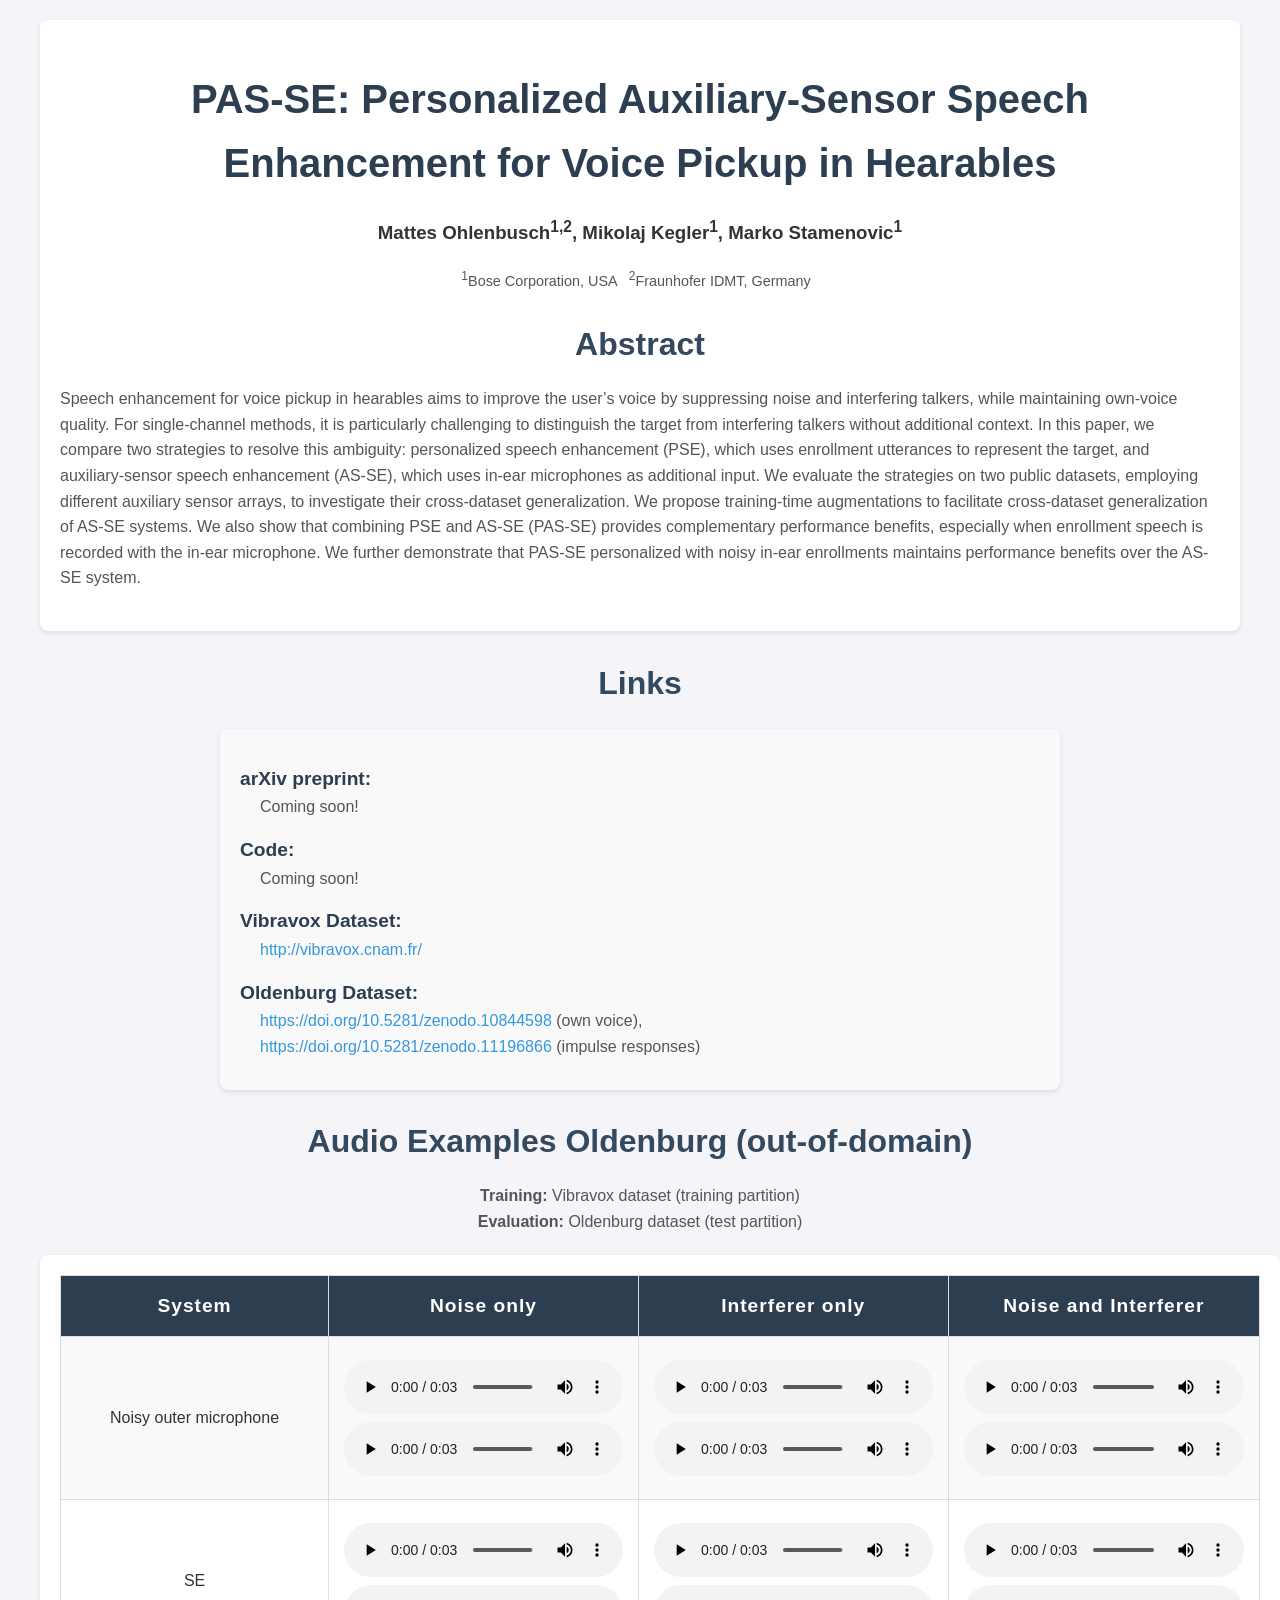
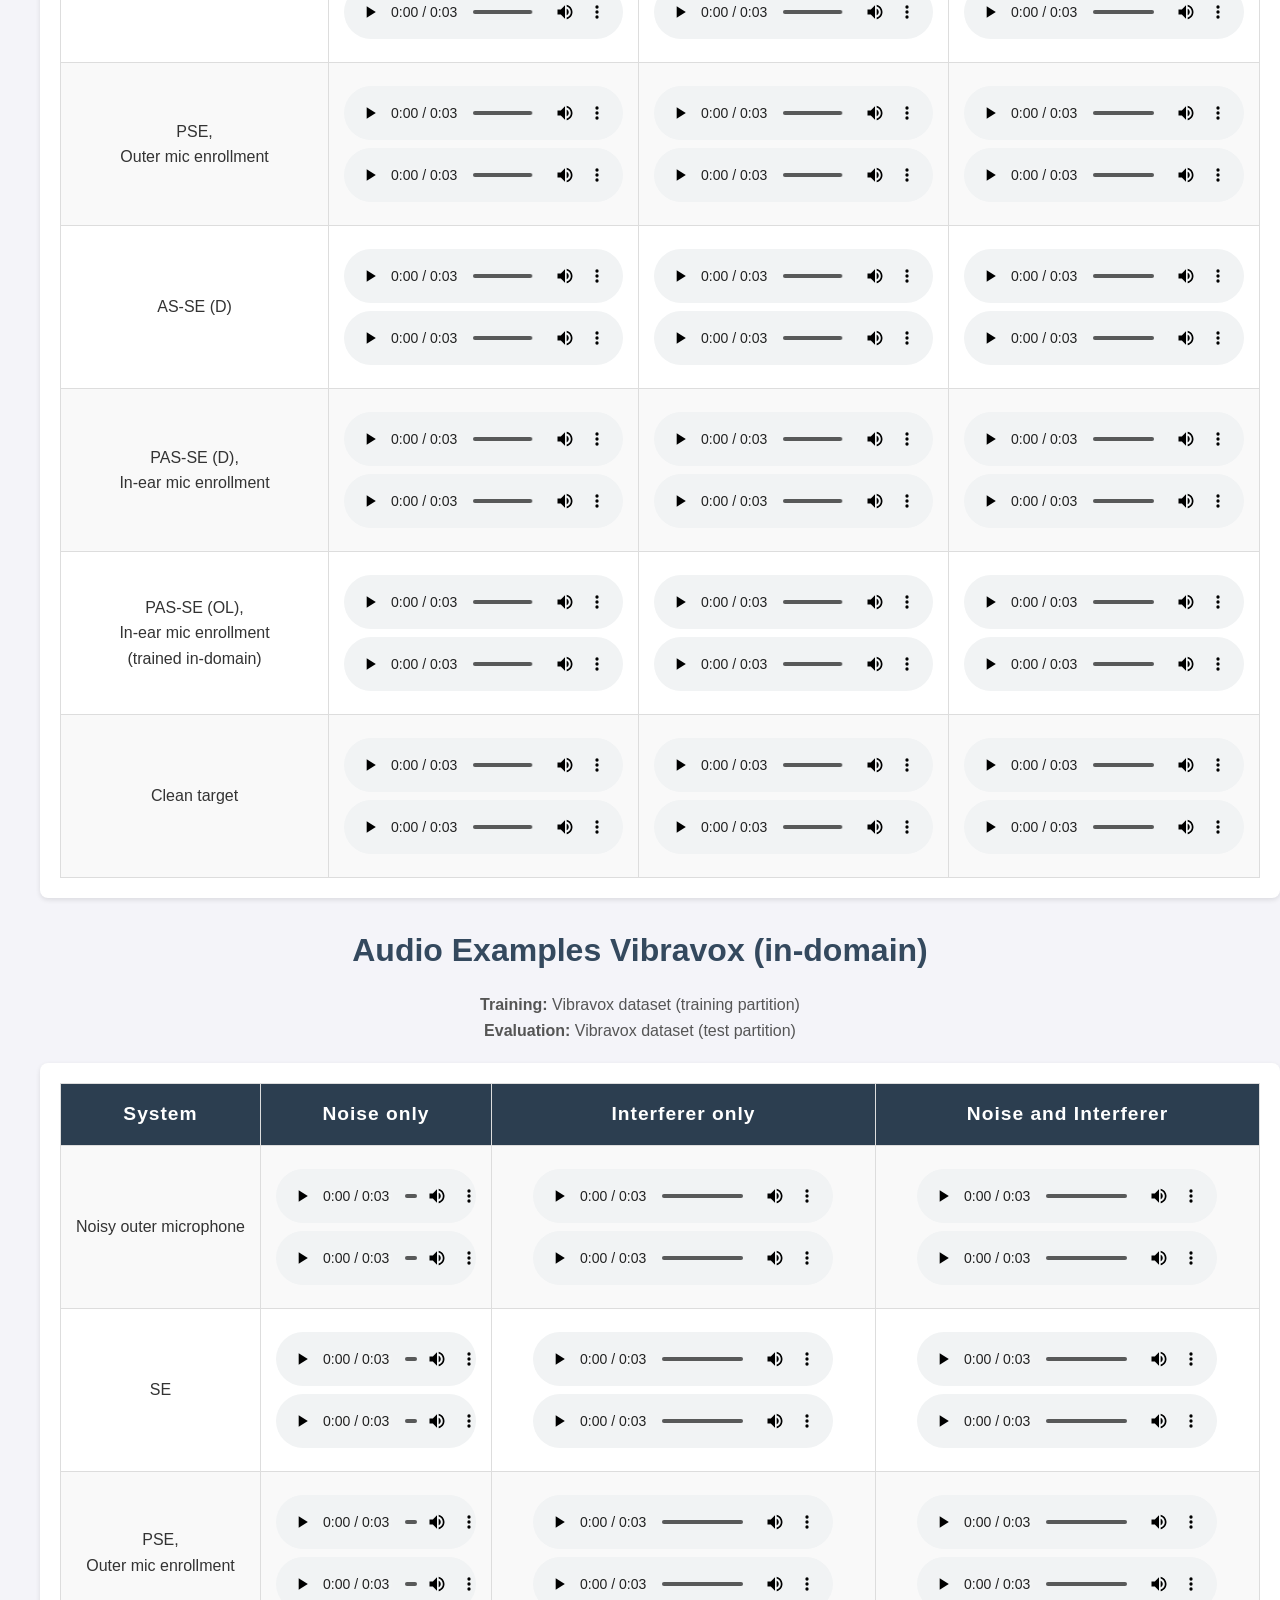
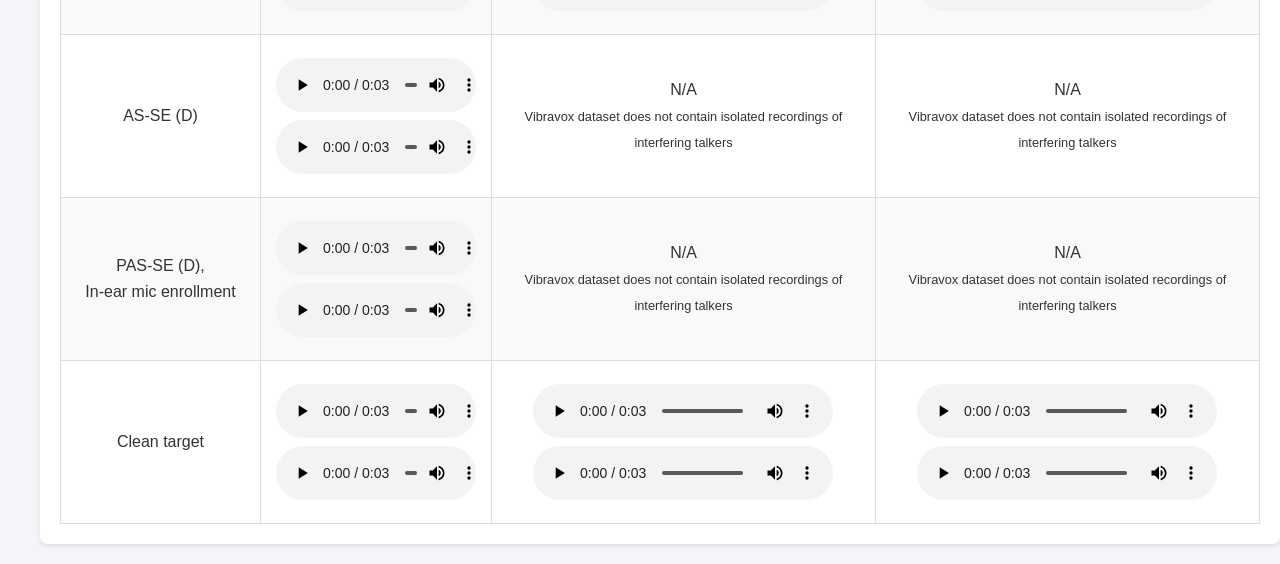
==== docs/index.html @ e6929ce8 "Adds docs" ====
<!DOCTYPE html>

<html lang="en-US">
<head>
<meta charset="UTF-8">
<title>PASSE: Personalized Auxiliary-Sensor Speech Enhancement for Voice Pickup in Hearables</title>
<link rel="stylesheet" href="styles.css" />
</head>

<body>

<div>
<h1>
PAS-SE: Personalized Auxiliary-Sensor Speech Enhancement for Voice Pickup in Hearables</h1>
<h3>
Mattes Ohlenbusch<sup>1,2</sup>, Mikolaj Kegler<sup>1</sup>, Marko Stamenovic<sup>1</sup>
</h3>

<p style="font-size: 0.9em; text-align: center; margin-top: 5px; margin-bottom: 20px;">
<sup>1</sup>Bose Corporation, USA &nbsp; <sup>2</sup>Fraunhofer IDMT, Germany &nbsp;
</p>

<h2>Abstract</h2>
<p>
Speech enhancement for voice pickup in hearables aims to improve the user’s voice by suppressing noise and interfering talkers, while maintaining own-voice quality. 
For single-channel methods, it is particularly challenging to distinguish the target from interfering talkers without additional context. 
In this paper, we compare two strategies to resolve this ambiguity:
personalized speech enhancement (PSE), which uses enrollment utterances to represent the target, and auxiliary‑sensor speech enhancement (AS-SE), which uses in‑ear microphones as additional input.
We evaluate the strategies on two public datasets, employing different auxiliary sensor arrays, to investigate their cross-dataset generalization.
We propose training‑time augmentations to facilitate cross-dataset generalization of AS-SE systems. We also show that combining PSE and AS-SE (PAS-SE) provides complementary performance benefits, especially when enrollment speech is recorded with the in‑ear microphone.
We further demonstrate that PAS-SE personalized with noisy in-ear enrollments maintains performance benefits over the AS-SE system.
</p>
</div>

<h2>Links</h2>

<dl>
	<dt>arXiv preprint:</dt> 
	<dd>Coming soon!<!-- This is a comment <a href="https://arxiv.org/abs/2310.06554">https://arxiv.org/abs/2310.06554</a> --></dd>
	<dt>Code:</dt>
	<dd>Coming soon!</dd>
	<dt>Vibravox Dataset:</dt> 
	<dd><a href="http://vibravox.cnam.fr/">http://vibravox.cnam.fr/</a></dd>
	<dt>Oldenburg Dataset:</dt> 
	<dd><a href="https://doi.org/10.5281/zenodo.10844598">https://doi.org/10.5281/zenodo.10844598</a> (own voice),<br>
		<a href="https://doi.org/10.5281/zenodo.11196866">https://doi.org/10.5281/zenodo.11196866</a> (impulse responses)</dd>

</dl>

<h2>Audio Examples Oldenburg (out-of-domain)</h2>

<p style="text-align: center;">
<strong>Training:</strong> Vibravox dataset (training partition)<br>
<strong>Evaluation:</strong> Oldenburg dataset (test partition)
</p>

<div class="table-container">
<table>
<tr> 
<th>System</th><th>Noise only</th><th>Interferer only</th><th>Noise and Interferer</th>
</tr>

<tr> 
<td>
Noisy outer microphone 
</td>
<td>
	<audio controls="controls"><source src="audio/OL_N/Noisy_Ref/output_0.wav" type="audio/x-wav" /></audio>
	<audio controls="controls"><source src="audio/OL_N/Noisy_Ref/output_1.wav" type="audio/x-wav" /></audio>
</td>
<td>
	<audio controls="controls"><source src="audio/OL_I/Noisy_Ref/output_0.wav" type="audio/x-wav" /></audio>
	<audio controls="controls"><source src="audio/OL_I/Noisy_Ref/output_1.wav" type="audio/x-wav" /></audio>
</td>
<td>
	<audio controls="controls"><source src="audio/OL_NI/Noisy_Ref/output_0.wav" type="audio/x-wav" /></audio>
	<audio controls="controls"><source src="audio/OL_NI/Noisy_Ref/output_1.wav" type="audio/x-wav" /></audio>
</td>
</tr>

<tr> 
<td>
SE 
</td>
<td>
	<audio controls="controls"><source src="audio/OL_N/FTJNF_SC/output_0.wav" type="audio/x-wav" /></audio>
	<audio controls="controls"><source src="audio/OL_N/FTJNF_SC/output_1.wav" type="audio/x-wav" /></audio>
</td>
<td>
	<audio controls="controls"><source src="audio/OL_I/FTJNF_SC/output_0.wav" type="audio/x-wav" /></audio>
	<audio controls="controls"><source src="audio/OL_I/FTJNF_SC/output_1.wav" type="audio/x-wav" /></audio>
</td>
<td>
	<audio controls="controls"><source src="audio/OL_NI/FTJNF_SC/output_0.wav" type="audio/x-wav" /></audio>
	<audio controls="controls"><source src="audio/OL_NI/FTJNF_SC/output_1.wav" type="audio/x-wav" /></audio>
</td>
</tr>


<tr> 
	<td>
	PSE,<br>Outer mic enrollment
	</td>
	<td>
		<audio controls="controls"><source src="audio/OL_N/FTJNF_SC_OM/output_0.wav" type="audio/x-wav" /></audio>
		<audio controls="controls"><source src="audio/OL_N/FTJNF_SC_OM/output_1.wav" type="audio/x-wav" /></audio>
	</td>
	<td>
		<audio controls="controls"><source src="audio/OL_I/FTJNF_SC_OM/output_0.wav" type="audio/x-wav" /></audio>
		<audio controls="controls"><source src="audio/OL_I/FTJNF_SC_OM/output_1.wav" type="audio/x-wav" /></audio>
	</td>
	<td>
		<audio controls="controls"><source src="audio/OL_NI/FTJNF_SC_OM/output_0.wav" type="audio/x-wav" /></audio>
		<audio controls="controls"><source src="audio/OL_NI/FTJNF_SC_OM/output_1.wav" type="audio/x-wav" /></audio>
	</td>
	</tr>


<tr> 
<td>
AS-SE (D) 
</td>
<td>
	<audio controls="controls"><source src="audio/OL_N/FTJNF_MC_D/output_0.wav" type="audio/x-wav" /></audio>
	<audio controls="controls"><source src="audio/OL_N/FTJNF_MC_D/output_1.wav" type="audio/x-wav" /></audio>
</td>
<td>
	<audio controls="controls"><source src="audio/OL_I/FTJNF_MC_D/output_0.wav" type="audio/x-wav" /></audio>
	<audio controls="controls"><source src="audio/OL_I/FTJNF_MC_D/output_1.wav" type="audio/x-wav" /></audio>
</td>
<td>
	<audio controls="controls"><source src="audio/OL_NI/FTJNF_MC_D/output_0.wav" type="audio/x-wav" /></audio>
	<audio controls="controls"><source src="audio/OL_NI/FTJNF_MC_D/output_1.wav" type="audio/x-wav" /></audio>
</td>
</tr>


<tr> 
	<td>
	PAS-SE (D),<br>In-ear mic enrollment
	</td>
	<td>
		<audio controls="controls"><source src="audio/OL_N/FTJNF_MC_D_IM/output_0.wav" type="audio/x-wav" /></audio>
		<audio controls="controls"><source src="audio/OL_N/FTJNF_MC_D_IM/output_1.wav" type="audio/x-wav" /></audio>
	</td>
	<td>
		<audio controls="controls"><source src="audio/OL_I/FTJNF_MC_D_IM/output_0.wav" type="audio/x-wav" /></audio>
		<audio controls="controls"><source src="audio/OL_I/FTJNF_MC_D_IM/output_1.wav" type="audio/x-wav" /></audio>
	</td>
	<td>
		<audio controls="controls"><source src="audio/OL_NI/FTJNF_MC_D_IM/output_0.wav" type="audio/x-wav" /></audio>
		<audio controls="controls"><source src="audio/OL_NI/FTJNF_MC_D_IM/output_1.wav" type="audio/x-wav" /></audio>
	</td>
	</tr>

<tr> 
	<td>
	PAS-SE (OL),<br>In-ear mic enrollment<br>(trained in-domain)
	</td>
	<td>
		<audio controls="controls"><source src="audio/OL_N/FTJNF_MC_OL_IM/output_0.wav" type="audio/x-wav" /></audio>
		<audio controls="controls"><source src="audio/OL_N/FTJNF_MC_OL_IM/output_1.wav" type="audio/x-wav" /></audio>
	</td>
	<td>
		<audio controls="controls"><source src="audio/OL_I/FTJNF_MC_OL_IM/output_0.wav" type="audio/x-wav" /></audio>
		<audio controls="controls"><source src="audio/OL_I/FTJNF_MC_OL_IM/output_1.wav" type="audio/x-wav" /></audio>
	</td>
	<td>
		<audio controls="controls"><source src="audio/OL_NI/FTJNF_MC_OL_IM/output_0.wav" type="audio/x-wav" /></audio>
		<audio controls="controls"><source src="audio/OL_NI/FTJNF_MC_OL_IM/output_1.wav" type="audio/x-wav" /></audio>
	</td>
	</tr>

<tr> 
	<td>
	Clean target 
	</td>
	<td>
		<audio controls="controls"><source src="audio/OL_N/Clean_Target/output_0.wav" type="audio/x-wav" /></audio>
		<audio controls="controls"><source src="audio/OL_N/Clean_Target/output_1.wav" type="audio/x-wav" /></audio>
	</td>
	<td>
		<audio controls="controls"><source src="audio/OL_I/Clean_Target/output_0.wav" type="audio/x-wav" /></audio>
		<audio controls="controls"><source src="audio/OL_I/Clean_Target/output_1.wav" type="audio/x-wav" /></audio>
	</td>
	<td>
		<audio controls="controls"><source src="audio/OL_NI/Clean_Target/output_0.wav" type="audio/x-wav" /></audio>
		<audio controls="controls"><source src="audio/OL_NI/Clean_Target/output_1.wav" type="audio/x-wav" /></audio>
	</td>
	</tr>

</table>
</div>

<!-- Alternative card layout for very small screens -->
<div class="cards-container">
    <div class="audio-card">
        <h4>Noisy outer microphone</h4>
        <div class="audio-section">
            <h5>Noise only</h5>
            <audio controls="controls"><source src="audio/OL_N/Noisy_Ref/output_0.wav" type="audio/x-wav" /></audio>
            <audio controls="controls"><source src="audio/OL_N/Noisy_Ref/output_1.wav" type="audio/x-wav" /></audio>
        </div>
        <div class="audio-section">
            <h5>Interferer only</h5>
            <audio controls="controls"><source src="audio/OL_I/Noisy_Ref/output_0.wav" type="audio/x-wav" /></audio>
            <audio controls="controls"><source src="audio/OL_I/Noisy_Ref/output_1.wav" type="audio/x-wav" /></audio>
        </div>
        <div class="audio-section">
            <h5>Noise and Interferer</h5>
            <audio controls="controls"><source src="audio/OL_NI/Noisy_Ref/output_0.wav" type="audio/x-wav" /></audio>
            <audio controls="controls"><source src="audio/OL_NI/Noisy_Ref/output_1.wav" type="audio/x-wav" /></audio>
        </div>
    </div>

    <div class="audio-card">
        <h4>SE</h4>
        <div class="audio-section">
            <h5>Noise only</h5>
            <audio controls="controls"><source src="audio/OL_N/FTJNF_SC/output_0.wav" type="audio/x-wav" /></audio>
            <audio controls="controls"><source src="audio/OL_N/FTJNF_SC/output_1.wav" type="audio/x-wav" /></audio>
        </div>
        <div class="audio-section">
            <h5>Interferer only</h5>
            <audio controls="controls"><source src="audio/OL_I/FTJNF_SC/output_0.wav" type="audio/x-wav" /></audio>
            <audio controls="controls"><source src="audio/OL_I/FTJNF_SC/output_1.wav" type="audio/x-wav" /></audio>
        </div>
        <div class="audio-section">
            <h5>Noise and Interferer</h5>
            <audio controls="controls"><source src="audio/OL_NI/FTJNF_SC/output_0.wav" type="audio/x-wav" /></audio>
            <audio controls="controls"><source src="audio/OL_NI/FTJNF_SC/output_1.wav" type="audio/x-wav" /></audio>
        </div>
    </div>

    <div class="audio-card">
        <h4>PSE, Outer mic enrollment</h4>
        <div class="audio-section">
            <h5>Noise only</h5>
            <audio controls="controls"><source src="audio/OL_N/FTJNF_SC_OM/output_0.wav" type="audio/x-wav" /></audio>
            <audio controls="controls"><source src="audio/OL_N/FTJNF_SC_OM/output_1.wav" type="audio/x-wav" /></audio>
        </div>
        <div class="audio-section">
            <h5>Interferer only</h5>
            <audio controls="controls"><source src="audio/OL_I/FTJNF_SC_OM/output_0.wav" type="audio/x-wav" /></audio>
            <audio controls="controls"><source src="audio/OL_I/FTJNF_SC_OM/output_1.wav" type="audio/x-wav" /></audio>
        </div>
        <div class="audio-section">
            <h5>Noise and Interferer</h5>
            <audio controls="controls"><source src="audio/OL_NI/FTJNF_SC_OM/output_0.wav" type="audio/x-wav" /></audio>
            <audio controls="controls"><source src="audio/OL_NI/FTJNF_SC_OM/output_1.wav" type="audio/x-wav" /></audio>
        </div>
    </div>

    <div class="audio-card">
        <h4>AS-SE (D)</h4>
        <div class="audio-section">
            <h5>Noise only</h5>
            <audio controls="controls"><source src="audio/OL_N/FTJNF_MC_D/output_0.wav" type="audio/x-wav" /></audio>
            <audio controls="controls"><source src="audio/OL_N/FTJNF_MC_D/output_1.wav" type="audio/x-wav" /></audio>
        </div>
        <div class="audio-section">
            <h5>Interferer only</h5>
            <audio controls="controls"><source src="audio/OL_I/FTJNF_MC_D/output_0.wav" type="audio/x-wav" /></audio>
            <audio controls="controls"><source src="audio/OL_I/FTJNF_MC_D/output_1.wav" type="audio/x-wav" /></audio>
        </div>
        <div class="audio-section">
            <h5>Noise and Interferer</h5>
            <audio controls="controls"><source src="audio/OL_NI/FTJNF_MC_D/output_0.wav" type="audio/x-wav" /></audio>
            <audio controls="controls"><source src="audio/OL_NI/FTJNF_MC_D/output_1.wav" type="audio/x-wav" /></audio>
        </div>
    </div>

    <div class="audio-card">
        <h4>PAS-SE (D), In-ear mic enrollment</h4>
        <div class="audio-section">
            <h5>Noise only</h5>
            <audio controls="controls"><source src="audio/OL_N/FTJNF_MC_D_IM/output_0.wav" type="audio/x-wav" /></audio>
            <audio controls="controls"><source src="audio/OL_N/FTJNF_MC_D_IM/output_1.wav" type="audio/x-wav" /></audio>
        </div>
        <div class="audio-section">
            <h5>Interferer only</h5>
            <audio controls="controls"><source src="audio/OL_I/FTJNF_MC_D_IM/output_0.wav" type="audio/x-wav" /></audio>
            <audio controls="controls"><source src="audio/OL_I/FTJNF_MC_D_IM/output_1.wav" type="audio/x-wav" /></audio>
        </div>
        <div class="audio-section">
            <h5>Noise and Interferer</h5>
            <audio controls="controls"><source src="audio/OL_NI/FTJNF_MC_D_IM/output_0.wav" type="audio/x-wav" /></audio>
            <audio controls="controls"><source src="audio/OL_NI/FTJNF_MC_D_IM/output_1.wav" type="audio/x-wav" /></audio>
        </div>
    </div>
	<div class="audio-card">
        <h4>Clean target</h4>
        <div class="audio-section">
            <h5>Noise only</h5>
            <audio controls="controls"><source src="audio/OL_N/Clean_Target/output_0.wav" type="audio/x-wav" /></audio>
            <audio controls="controls"><source src="audio/OL_N/Clean_Target/output_1.wav" type="audio/x-wav" /></audio>
        </div>
        <div class="audio-section">
            <h5>Interferer only</h5>
            <audio controls="controls"><source src="audio/OL_I/Clean_Target/output_0.wav" type="audio/x-wav" /></audio>
            <audio controls="controls"><source src="audio/OL_I/Clean_Target/output_1.wav" type="audio/x-wav" /></audio>
        </div>
        <div class="audio-section">
            <h5>Noise and Interferer</h5>
            <audio controls="controls"><source src="audio/OL_NI/Clean_Target/output_0.wav" type="audio/x-wav" /></audio>
            <audio controls="controls"><source src="audio/OL_NI/Clean_Target/output_1.wav" type="audio/x-wav" /></audio>
        </div>
    </div>

</div>

<h2>Audio Examples Vibravox (in-domain)</h2>

<p style="text-align: center;">
<strong>Training:</strong> Vibravox dataset (training partition)<br>
<strong>Evaluation:</strong> Vibravox dataset (test partition)
</p>

<div class="table-container">
<table>
<tr> 
<th>System</th><th>Noise only</th><th>Interferer only</th><th>Noise and Interferer</th>
</tr>

<tr> 
<td>
Noisy outer microphone 
</td>
<td>
	<audio controls="controls"><source src="audio/VV_N/Noisy_Ref/output_0.wav" type="audio/x-wav" /></audio>
	<audio controls="controls"><source src="audio/VV_N/Noisy_Ref/output_1.wav" type="audio/x-wav" /></audio>
	</td>
<td>
	<audio controls="controls"><source src="audio/VV_I/Noisy_Ref/output_0.wav" type="audio/x-wav" /></audio>
	<audio controls="controls"><source src="audio/VV_I/Noisy_Ref/output_1.wav" type="audio/x-wav" /></audio>
	</td>
<td>
	<audio controls="controls"><source src="audio/VV_NI/Noisy_Ref/output_0.wav" type="audio/x-wav" /></audio>
	<audio controls="controls"><source src="audio/VV_NI/Noisy_Ref/output_1.wav" type="audio/x-wav" /></audio>
	</td>
</tr>

<tr> 
<td>
SE 
</td>
<td>
	<audio controls="controls"><source src="audio/VV_N/FTJNF_SC/output_0.wav" type="audio/x-wav" /></audio>
	<audio controls="controls"><source src="audio/VV_N/FTJNF_SC/output_1.wav" type="audio/x-wav" /></audio>
	</td>
<td>
	<audio controls="controls"><source src="audio/VV_I/FTJNF_SC/output_0.wav" type="audio/x-wav" /></audio>
	<audio controls="controls"><source src="audio/VV_I/FTJNF_SC/output_1.wav" type="audio/x-wav" /></audio>
	</td>
<td>
	<audio controls="controls"><source src="audio/VV_NI/FTJNF_SC/output_0.wav" type="audio/x-wav" /></audio>
	<audio controls="controls"><source src="audio/VV_NI/FTJNF_SC/output_1.wav" type="audio/x-wav" /></audio>
	</td>
</tr>


<tr> 
	<td>
	PSE,<br>Outer mic enrollment
	</td>
	<td>
		<audio controls="controls"><source src="audio/VV_N/FTJNF_SC_OM/output_0.wav" type="audio/x-wav" /></audio>
		<audio controls="controls"><source src="audio/VV_N/FTJNF_SC_OM/output_1.wav" type="audio/x-wav" /></audio>
			</td>
	<td>
		<audio controls="controls"><source src="audio/VV_I/FTJNF_SC_OM/output_0.wav" type="audio/x-wav" /></audio>
		<audio controls="controls"><source src="audio/VV_I/FTJNF_SC_OM/output_1.wav" type="audio/x-wav" /></audio>
		</td>
	<td>
		<audio controls="controls"><source src="audio/VV_NI/FTJNF_SC_OM/output_0.wav" type="audio/x-wav" /></audio>
		<audio controls="controls"><source src="audio/VV_NI/FTJNF_SC_OM/output_1.wav" type="audio/x-wav" /></audio>
	</td>
	</tr>

<tr> 
<td>
AS-SE (D) 
</td>
<td>
	<audio controls="controls"><source src="audio/VV_N/FTJNF_MC_D/output_0.wav" type="audio/x-wav" /></audio>
	<audio controls="controls"><source src="audio/VV_N/FTJNF_MC_D/output_1.wav" type="audio/x-wav" /></audio>
	</td>
<td>
	N/A<br><span style="font-size: 0.8em;">Vibravox dataset does not contain isolated recordings of interfering talkers</span>
</td>
<td>
	N/A<br><span style="font-size: 0.8em;">Vibravox dataset does not contain isolated recordings of interfering talkers</span>
</td>
</tr>



<tr> 
	<td>
	PAS-SE (D),<br>In-ear mic enrollment
	</td>
	<td>
		<audio controls="controls"><source src="audio/VV_N/FTJNF_MC_D_IM/output_0.wav" type="audio/x-wav" /></audio>
		<audio controls="controls"><source src="audio/VV_N/FTJNF_MC_D_IM/output_1.wav" type="audio/x-wav" /></audio>
	</td>
	<td>
		N/A<br><span style="font-size: 0.8em;">Vibravox dataset does not contain isolated recordings of interfering talkers</span>
	</td>
	<td>
		N/A<br><span style="font-size: 0.8em;">Vibravox dataset does not contain isolated recordings of interfering talkers</span>
	</td>
	</tr>

<tr> 
	<td>
	Clean target 
	</td>
	<td>
		<audio controls="controls"><source src="audio/VV_N/Clean_Target/output_0.wav" type="audio/x-wav" /></audio>
		<audio controls="controls"><source src="audio/VV_N/Clean_Target/output_1.wav" type="audio/x-wav" /></audio>
	</td>
	<td>
		<audio controls="controls"><source src="audio/VV_I/Clean_Target/output_0.wav" type="audio/x-wav" /></audio>
		<audio controls="controls"><source src="audio/VV_I/Clean_Target/output_1.wav" type="audio/x-wav" /></audio>
	</td>
	<td>
		<audio controls="controls"><source src="audio/VV_NI/Clean_Target/output_0.wav" type="audio/x-wav" /></audio>
		<audio controls="controls"><source src="audio/VV_NI/Clean_Target/output_1.wav" type="audio/x-wav" /></audio>
	</td>
	</tr>

</table>
</div>

</body>
</html>
---- docs/styles.css ----
/* General Styles */
body {
    font-family: 'Arial', sans-serif;
    line-height: 1.6;
    margin: 0;
    padding: 0;
    background-color: #f4f4f9;
    color: #333;
    text-align: center;
    max-width: 1200px;
    margin: auto;
}

/* Header Styles */
h1 {
    font-size: 2.5rem;
    color: #2c3e50;
    margin-bottom: 20px;
}

h2 {
    font-size: 2rem;
    color: #34495e;
    margin-bottom: 15px;
}

p {
    font-size: 1rem;
    color: #555;
    margin-bottom: 20px;
    text-align: left;
}

/* Links */
a {
    color: #3498db;
    text-decoration: none;
}

a:hover {
    text-decoration: underline;
}

/* Table Styles */
.table-container {
    width: 100%;
    overflow-x: auto;
    margin: 20px 0;
    border-radius: 8px;
    box-shadow: 0 2px 5px rgba(0, 0, 0, 0.1);
}

table {
    width: 100%;
    min-width: 800px; /* Minimum width to prevent cramping */
    margin: 0;
    margin-bottom: 0;
    border-collapse: collapse;
    background-color: #fff;
}

/* Ensure the first column has a minimum width */
table th:first-child,
table td:first-child {
    min-width: 150px; /* Adjust this value as needed */
    white-space: nowrap; /* Prevent text from wrapping */
}

table th,
table td {
    padding: 15px;
    text-align: center;
    border: 1px solid #ddd;
}

table th {
    background-color: #2c3e50;
    color: #fff;
    font-weight: bold;
    font-size: 1.2rem; /* Add this */
    letter-spacing: 1px; /* Add this */
}

table tr:nth-child(even) {
    background-color: #f9f9f9;
}

table tr:hover {
    background-color: #f1f1f1;
}

/* Audio Controls */
audio {
    margin: 5px 2px;
    width: 100%;
    max-width: 300px;
    min-width: 200px;
}

/* Audio controls container for better mobile layout */
td audio {
    display: block;
    margin: 8px auto;
}

/* Div and Figure Styling */
div {
    padding: 20px;
    margin: 20px auto;
    background-color: #fff;
    border-radius: 8px;
    box-shadow: 0 2px 5px rgba(0, 0, 0, 0.1);
}

figure {
    margin: 20px auto;
    text-align: center;
}

/* Responsive Design */
@media (max-width: 768px) {
    body {
        padding: 10px;
    }

    h1 {
        font-size: 2rem;
    }

    h2 {
        font-size: 1.5rem;
    }

    .table-container {
        margin: 10px 0;
    }

    table {
        min-width: 700px; /* Reduced minimum width for tablets */
    }

    table th,
    table td {
        padding: 10px 8px;
        font-size: 0.9rem;
    }

    table th {
        font-size: 1rem;
    }

    /* Ensure first column stays readable */
    table th:first-child,
    table td:first-child {
        min-width: 120px;
        font-size: 0.85rem;
    }

    audio {
        max-width: 250px;
        min-width: 180px;
        margin: 6px auto;
    }
}

/* Extra small screens */
@media (max-width: 480px) {
    h1 {
        font-size: 1.8rem;
        line-height: 1.3;
    }

    h2 {
        font-size: 1.3rem;
    }

    .table-container {
        margin: 10px -10px; /* Full width on small screens */
        border-radius: 0;
    }

    table {
        min-width: 600px; /* Further reduced for phones */
    }

    table th,
    table td {
        padding: 8px 6px;
        font-size: 0.8rem;
    }

    table th {
        font-size: 0.9rem;
        letter-spacing: 0.5px;
    }

    table th:first-child,
    table td:first-child {
        min-width: 100px;
        font-size: 0.75rem;
        padding: 8px 4px;
    }

    audio {
        max-width: 200px;
        min-width: 150px;
        margin: 4px auto;
    }

    /* Add scroll hint */
    .table-container::after {
        content: "← Scroll horizontally to see all columns →";
        display: block;
        text-align: center;
        font-size: 0.7rem;
        color: #666;
        padding: 5px;
        font-style: italic;
    }
}

/* Alternative card layout for very small screens */
@media (max-width: 360px) {
    .table-container {
        display: none; /* Hide table on very small screens */
    }
    
    /* Show card layout instead */
    .cards-container {
        display: block;
    }
}

/* Card layout styles (hidden by default) */
.cards-container {
    display: none;
    margin: 20px 0;
}

.audio-card {
    background: #fff;
    border-radius: 8px;
    margin: 15px 0;
    padding: 15px;
    box-shadow: 0 2px 5px rgba(0, 0, 0, 0.1);
    border-left: 4px solid #2c3e50;
}

.audio-card h4 {
    margin: 0 0 10px 0;
    color: #2c3e50;
    font-size: 1rem;
    text-align: left;
}

.audio-section {
    margin: 10px 0;
    padding: 8px;
    background: #f9f9f9;
    border-radius: 4px;
}

.audio-section h5 {
    margin: 0 0 8px 0;
    font-size: 0.9rem;
    color: #34495e;
    text-align: left;
}

.audio-section audio {
    width: 100%;
    margin: 3px 0;
}

/* Styling for Description List */
dl {
    margin: 20px auto;
    padding: 20px;
    background-color: #f9f9f9; /* Light background for contrast */
    border-radius: 8px; /* Rounded corners */
    box-shadow: 0 2px 5px rgba(0, 0, 0, 0.1); /* Subtle shadow for depth */
    max-width: 800px; /* Limit the width */
    font-family: 'Arial', sans-serif;
}

dt {
    font-weight: bold;
    font-size: 1.2rem; /* Slightly larger font for emphasis */
    color: #2c3e50; /* Darker color for the term */
    margin-top: 15px; /* Space above each term */
    text-align: left; /* Align terms to the left */
}

dd {
    font-size: 1rem;
    color: #555; /* Softer color for the description */
    margin-left: 20px; /* Indent descriptions */
    margin-bottom: 10px; /* Space between descriptions */
    line-height: 1.6; /* Improve readability */
    text-align: left; /* Align terms to the left */
}
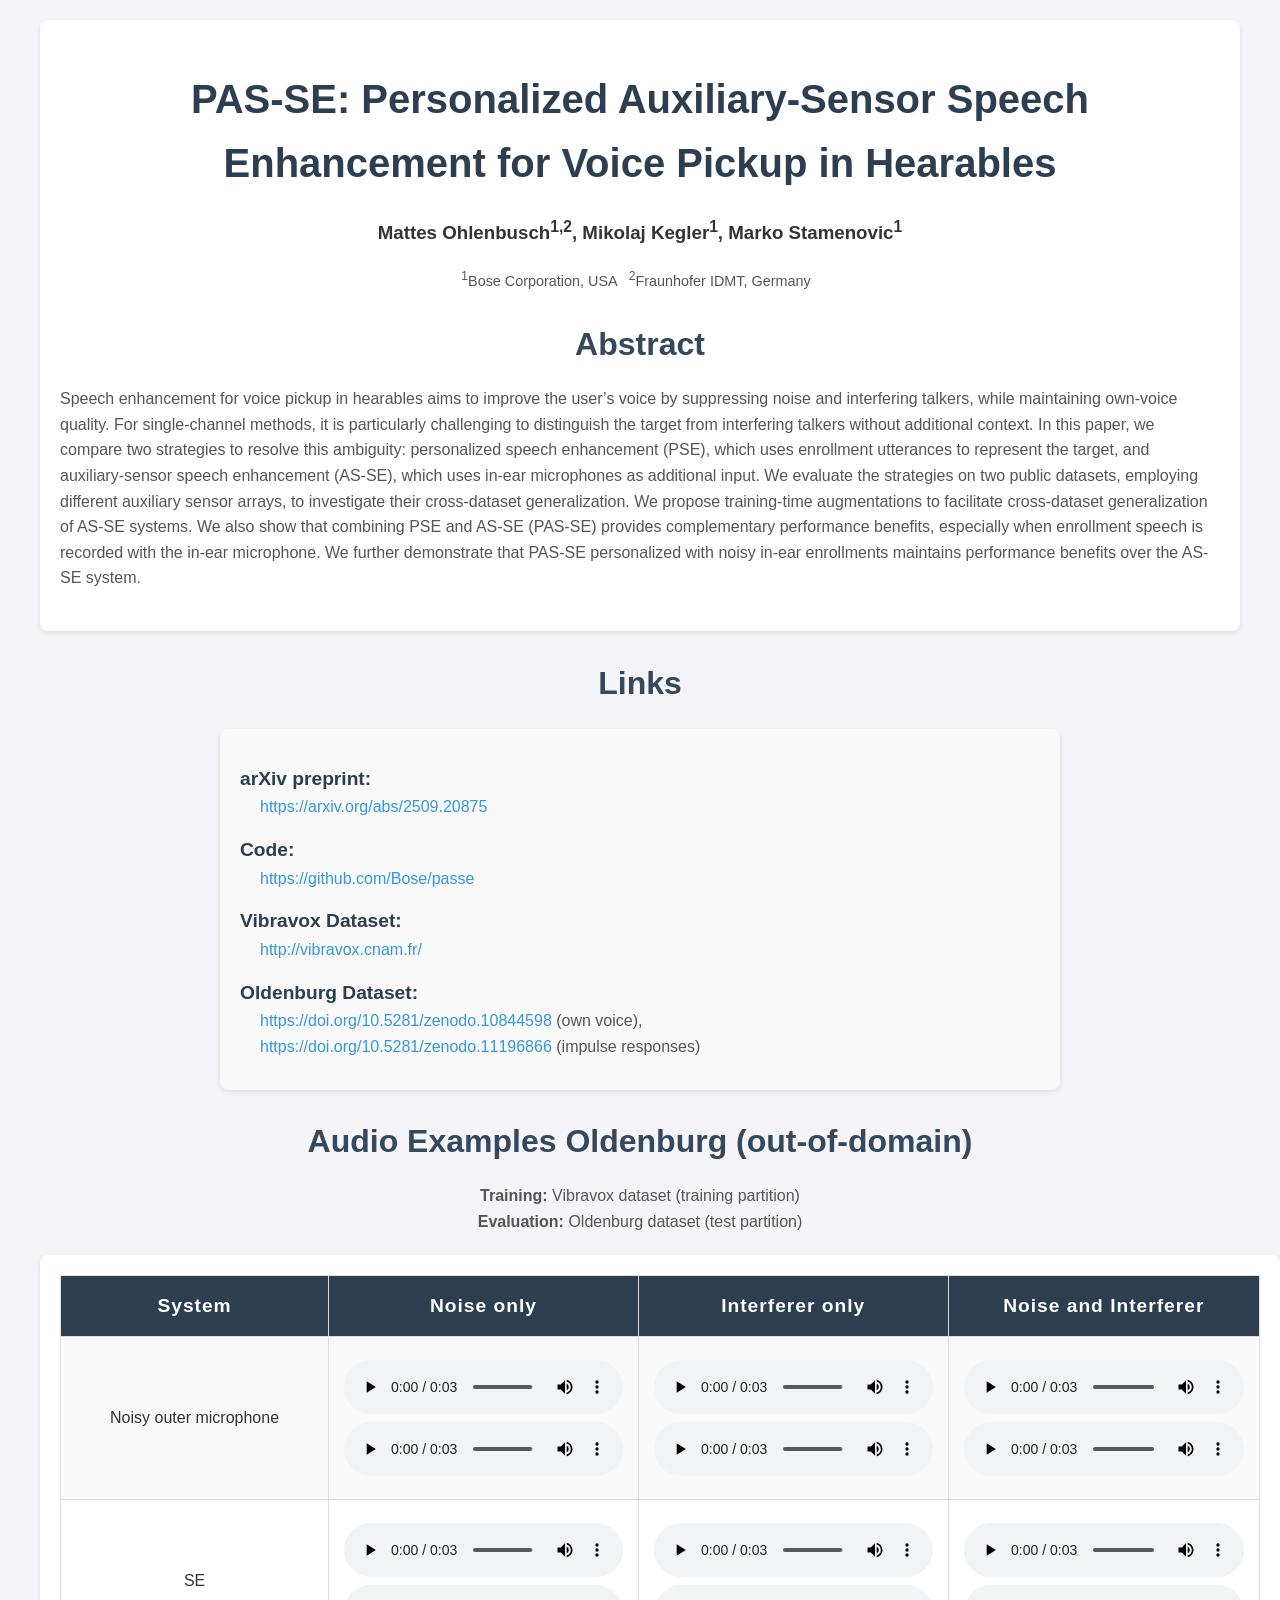
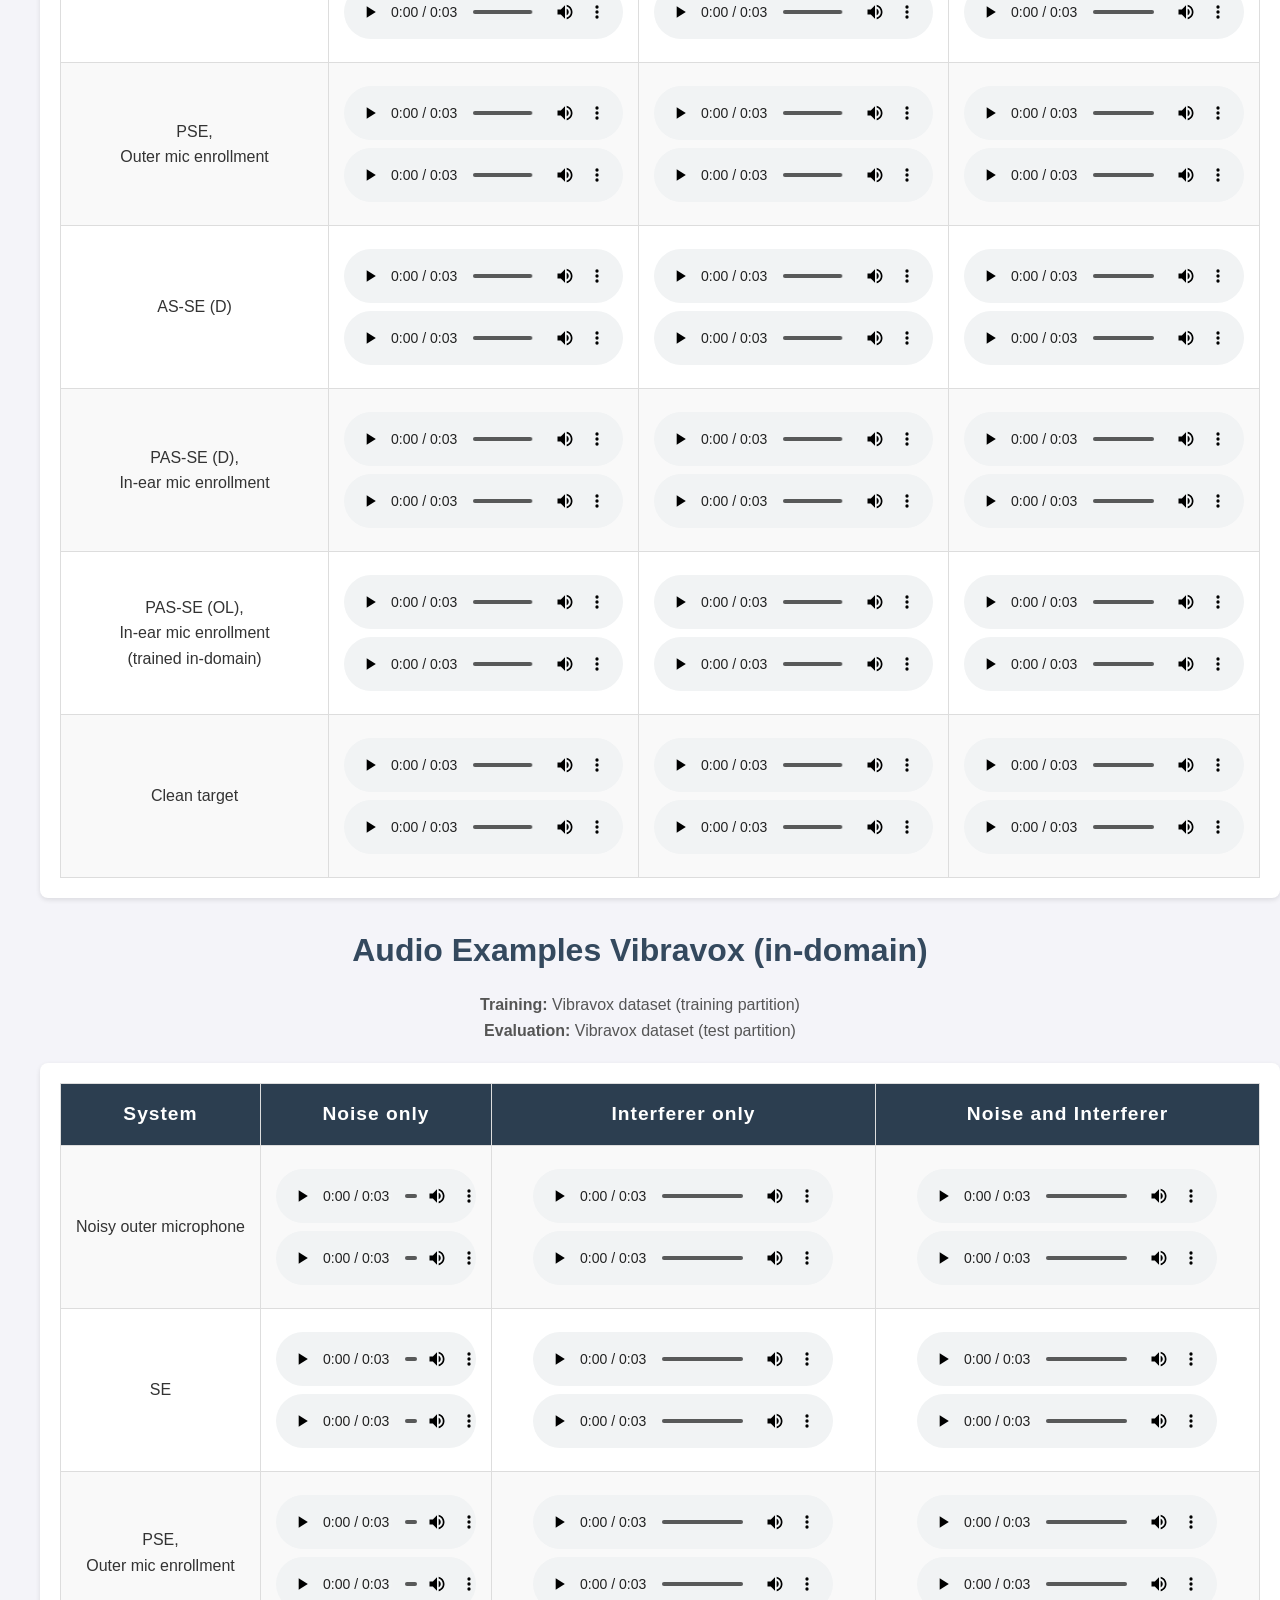
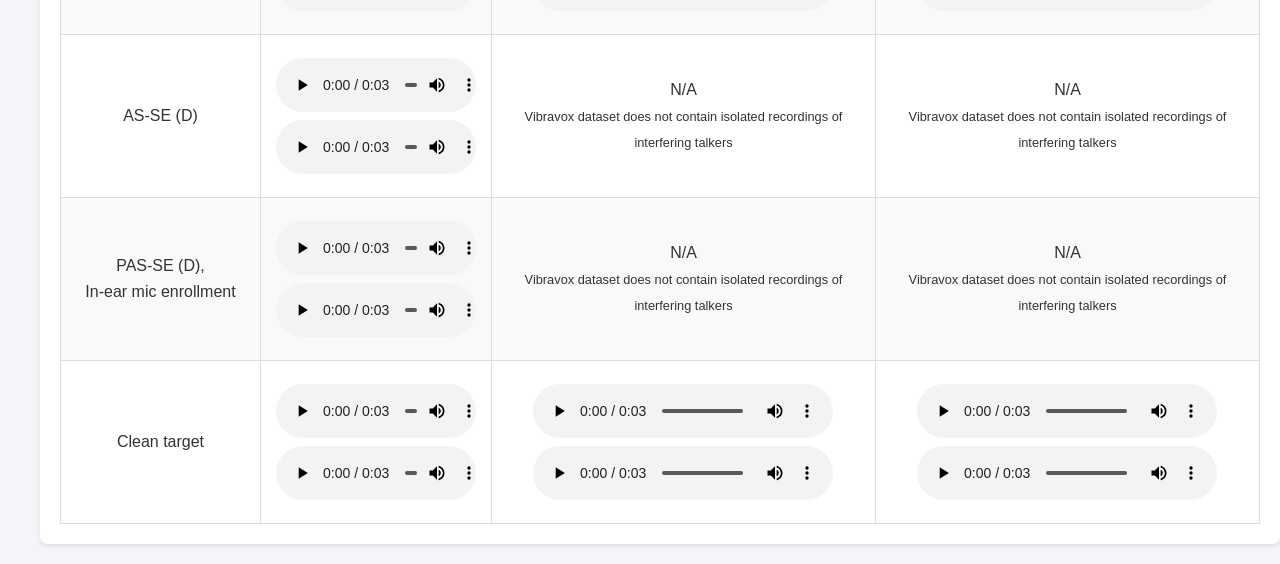
==== commit fbe6fa37: "Update index.html" ====
--- a/docs/index.html
+++ b/docs/index.html
@@ -36,14 +36,14 @@
 
 <dl>
 	<dt>arXiv preprint:</dt> 
-	<dd>Coming soon!<!-- This is a comment <a href="https://arxiv.org/abs/2310.06554">https://arxiv.org/abs/2310.06554</a> --></dd>
+	<dd><a href="https://arxiv.org/abs/2509.20875" target="_blank">https://arxiv.org/abs/2509.20875</a></dd>
 	<dt>Code:</dt>
-	<dd>Coming soon!</dd>
+	<dd><a href="https://github.com/Bose/passe" target="_blank">https://github.com/Bose/passe</a></dd>
 	<dt>Vibravox Dataset:</dt> 
-	<dd><a href="http://vibravox.cnam.fr/">http://vibravox.cnam.fr/</a></dd>
+	<dd><a href="http://vibravox.cnam.fr/" target="_blank">http://vibravox.cnam.fr/</a></dd>
 	<dt>Oldenburg Dataset:</dt> 
-	<dd><a href="https://doi.org/10.5281/zenodo.10844598">https://doi.org/10.5281/zenodo.10844598</a> (own voice),<br>
-		<a href="https://doi.org/10.5281/zenodo.11196866">https://doi.org/10.5281/zenodo.11196866</a> (impulse responses)</dd>
+	<dd><a href="https://doi.org/10.5281/zenodo.10844598" target="_blank">https://doi.org/10.5281/zenodo.10844598</a> (own voice),<br>
+		<a href="https://doi.org/10.5281/zenodo.11196866" target="_blank">https://doi.org/10.5281/zenodo.11196866</a> (impulse responses)</dd>
 
 </dl>
 
@@ -433,4 +433,4 @@
 </div>
 
 </body>
-</html>+</html>
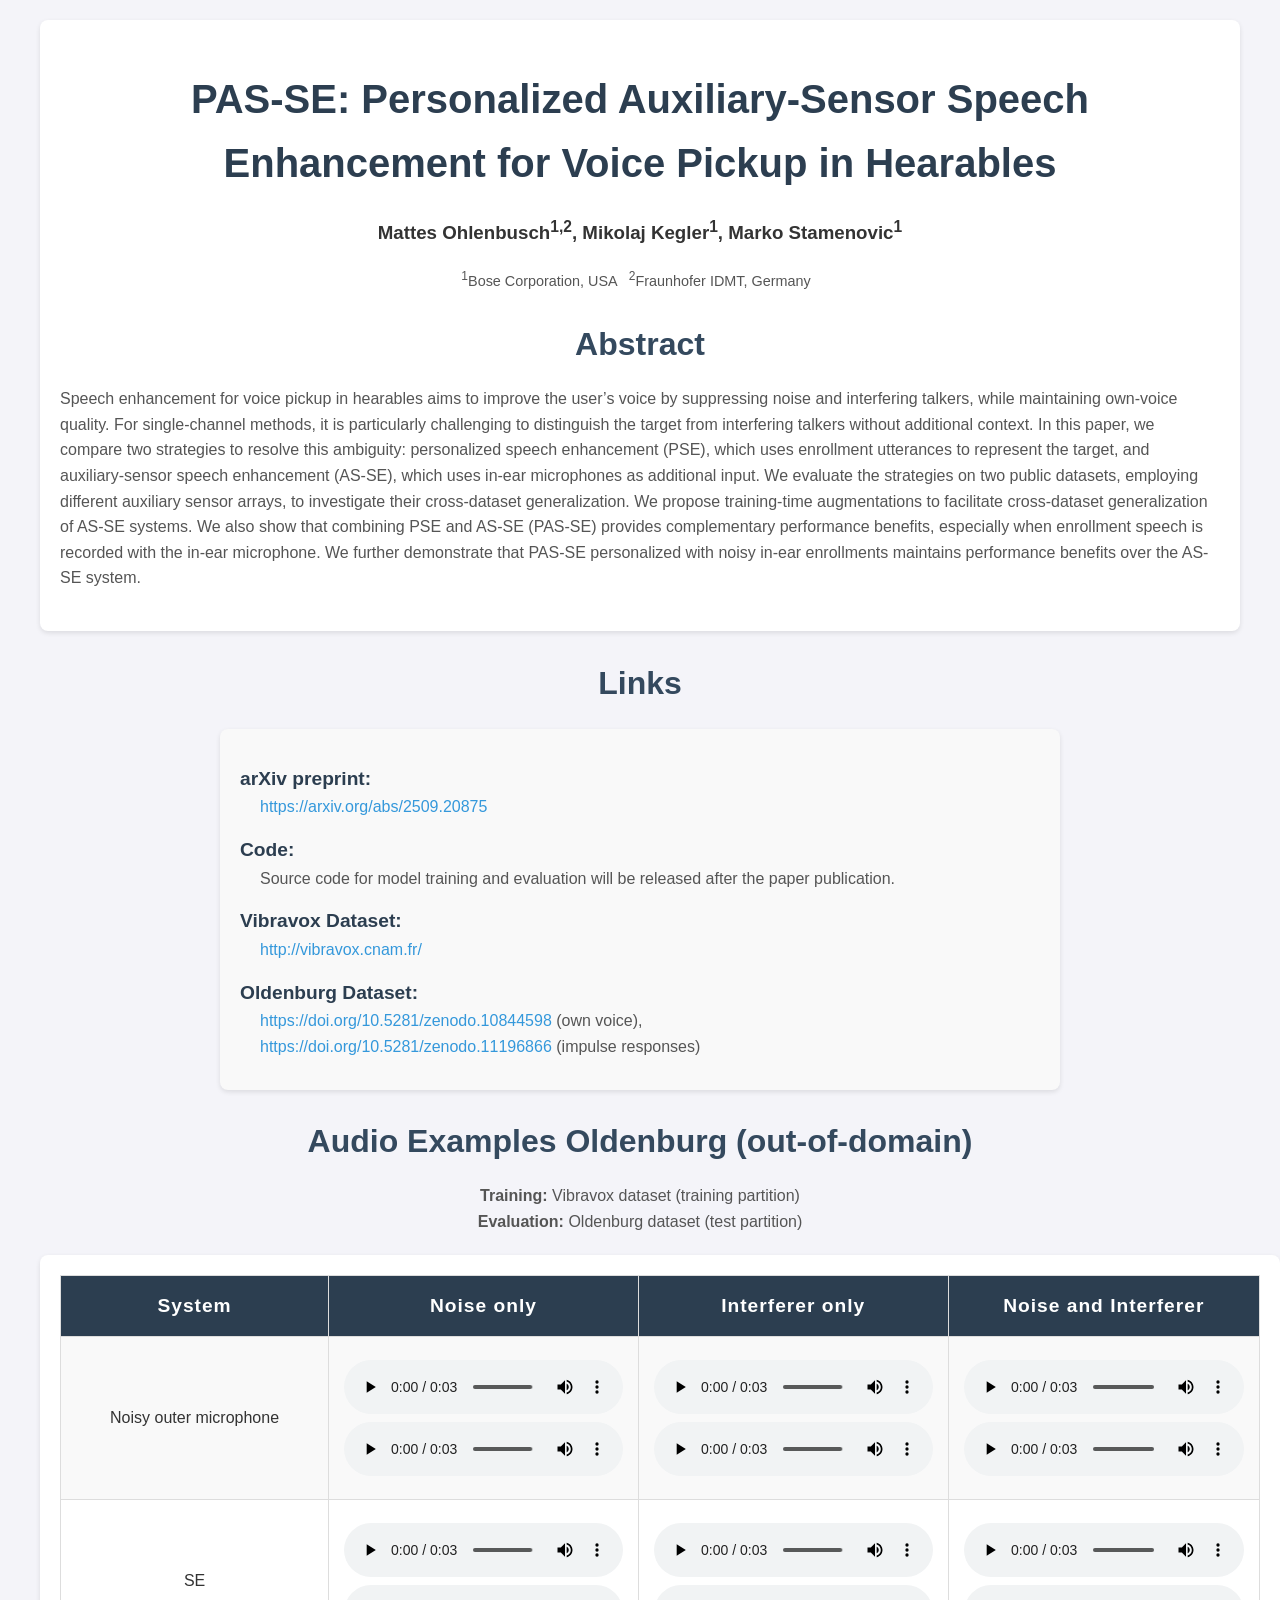
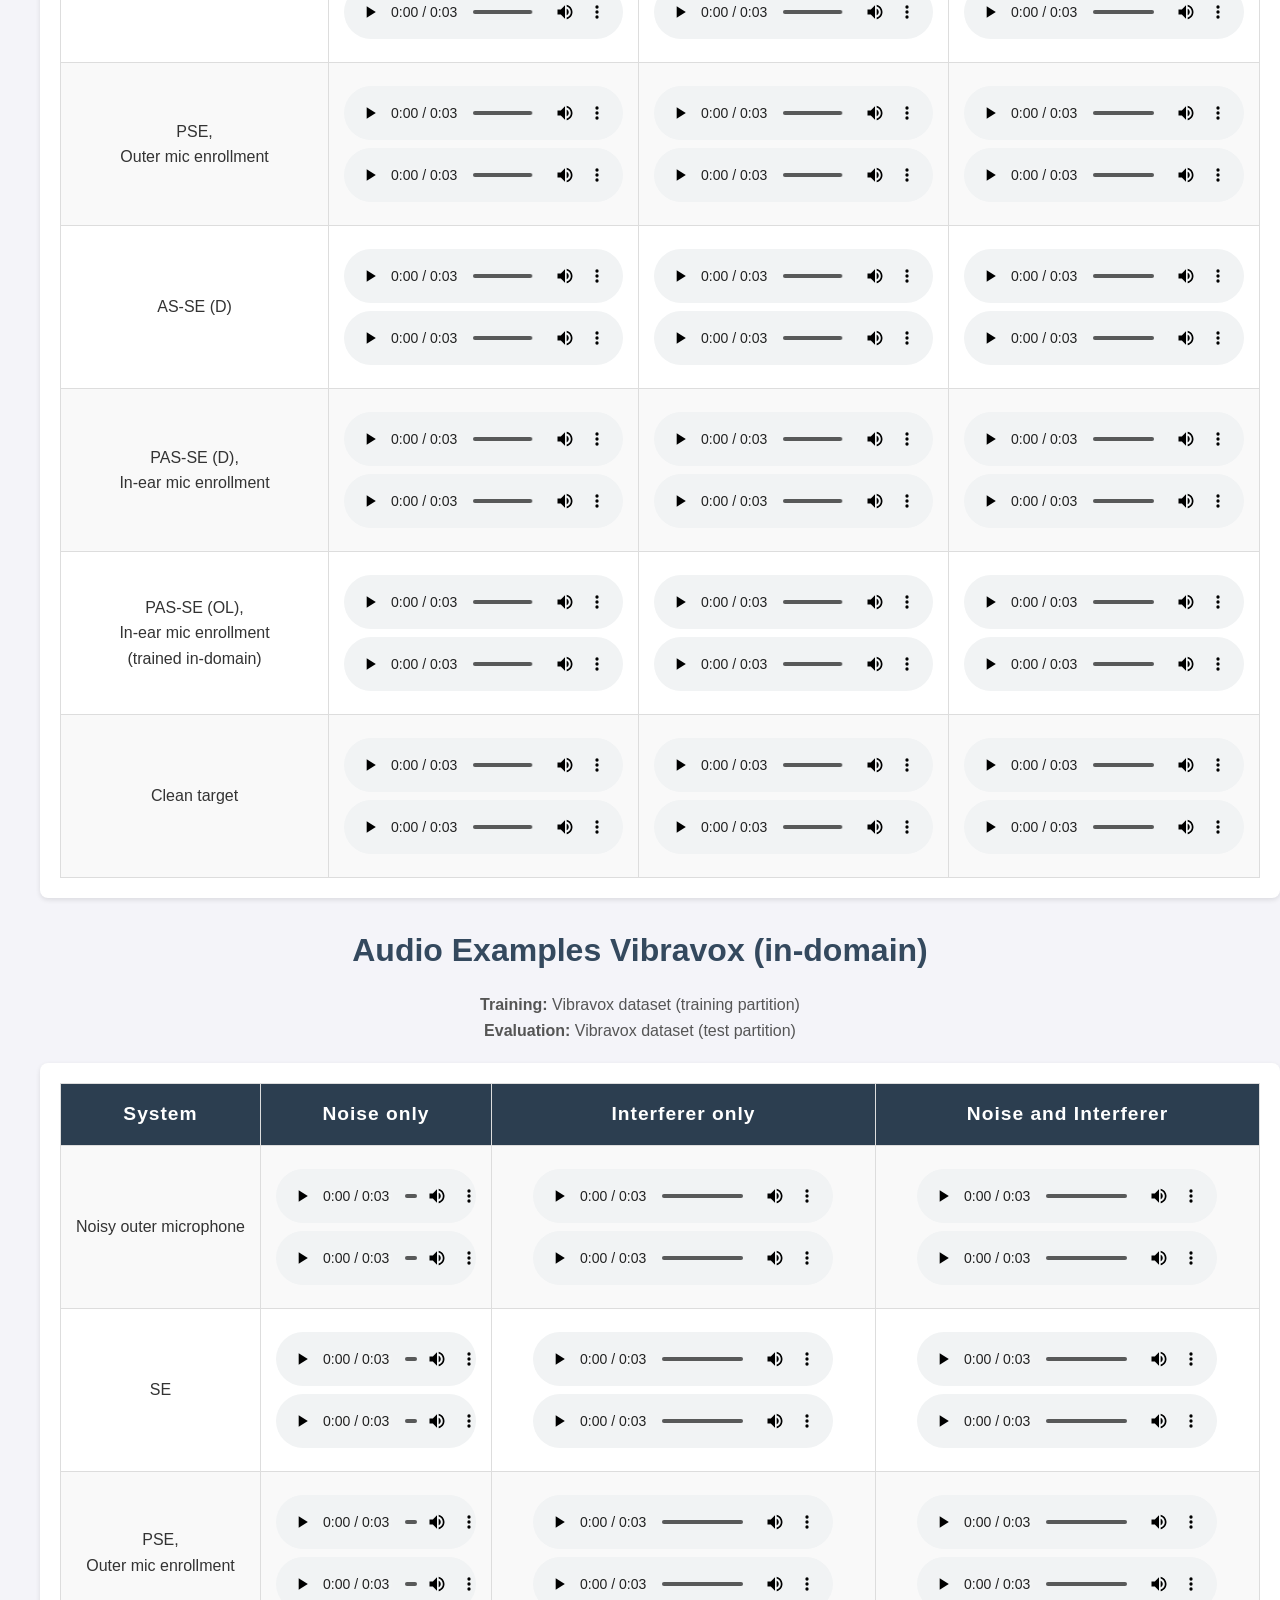
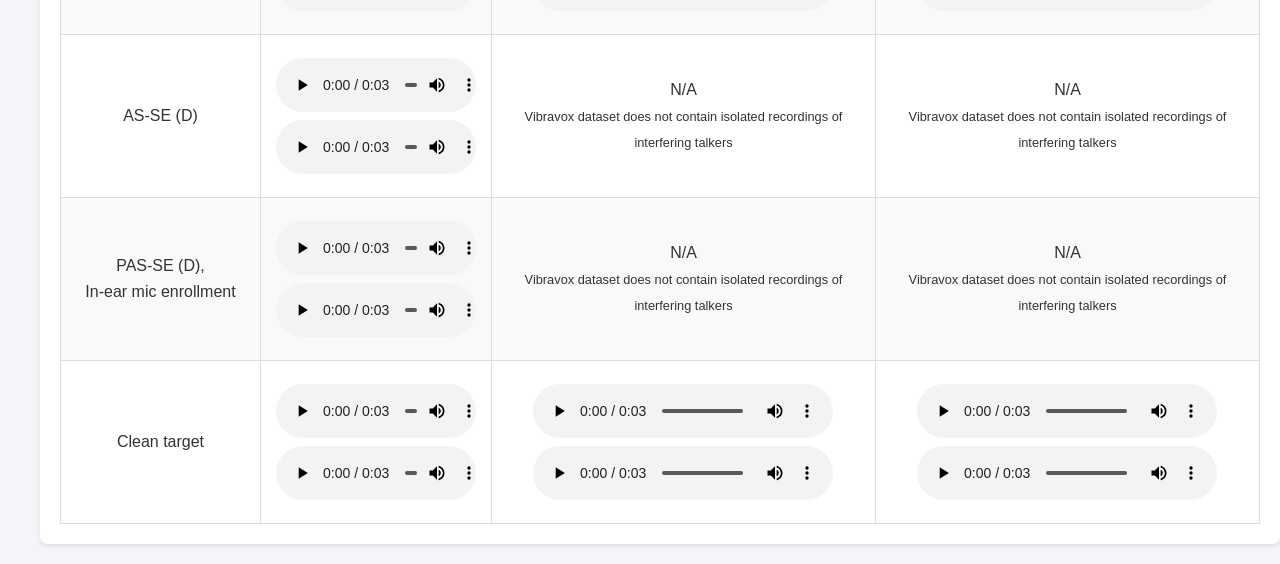
==== commit 777bf354: "Update index.html" ====
--- a/docs/index.html
+++ b/docs/index.html
@@ -38,7 +38,8 @@
 	<dt>arXiv preprint:</dt> 
 	<dd><a href="https://arxiv.org/abs/2509.20875" target="_blank">https://arxiv.org/abs/2509.20875</a></dd>
 	<dt>Code:</dt>
-	<dd><a href="https://github.com/Bose/passe" target="_blank">https://github.com/Bose/passe</a></dd>
+	<!-- <dd><a href="https://github.com/Bose/passe" target="_blank">https://github.com/Bose/passe</a></dd> -->
+	<dd>Source code for model training and evaluation will be released after the paper publication.</dd>
 	<dt>Vibravox Dataset:</dt> 
 	<dd><a href="http://vibravox.cnam.fr/" target="_blank">http://vibravox.cnam.fr/</a></dd>
 	<dt>Oldenburg Dataset:</dt> 
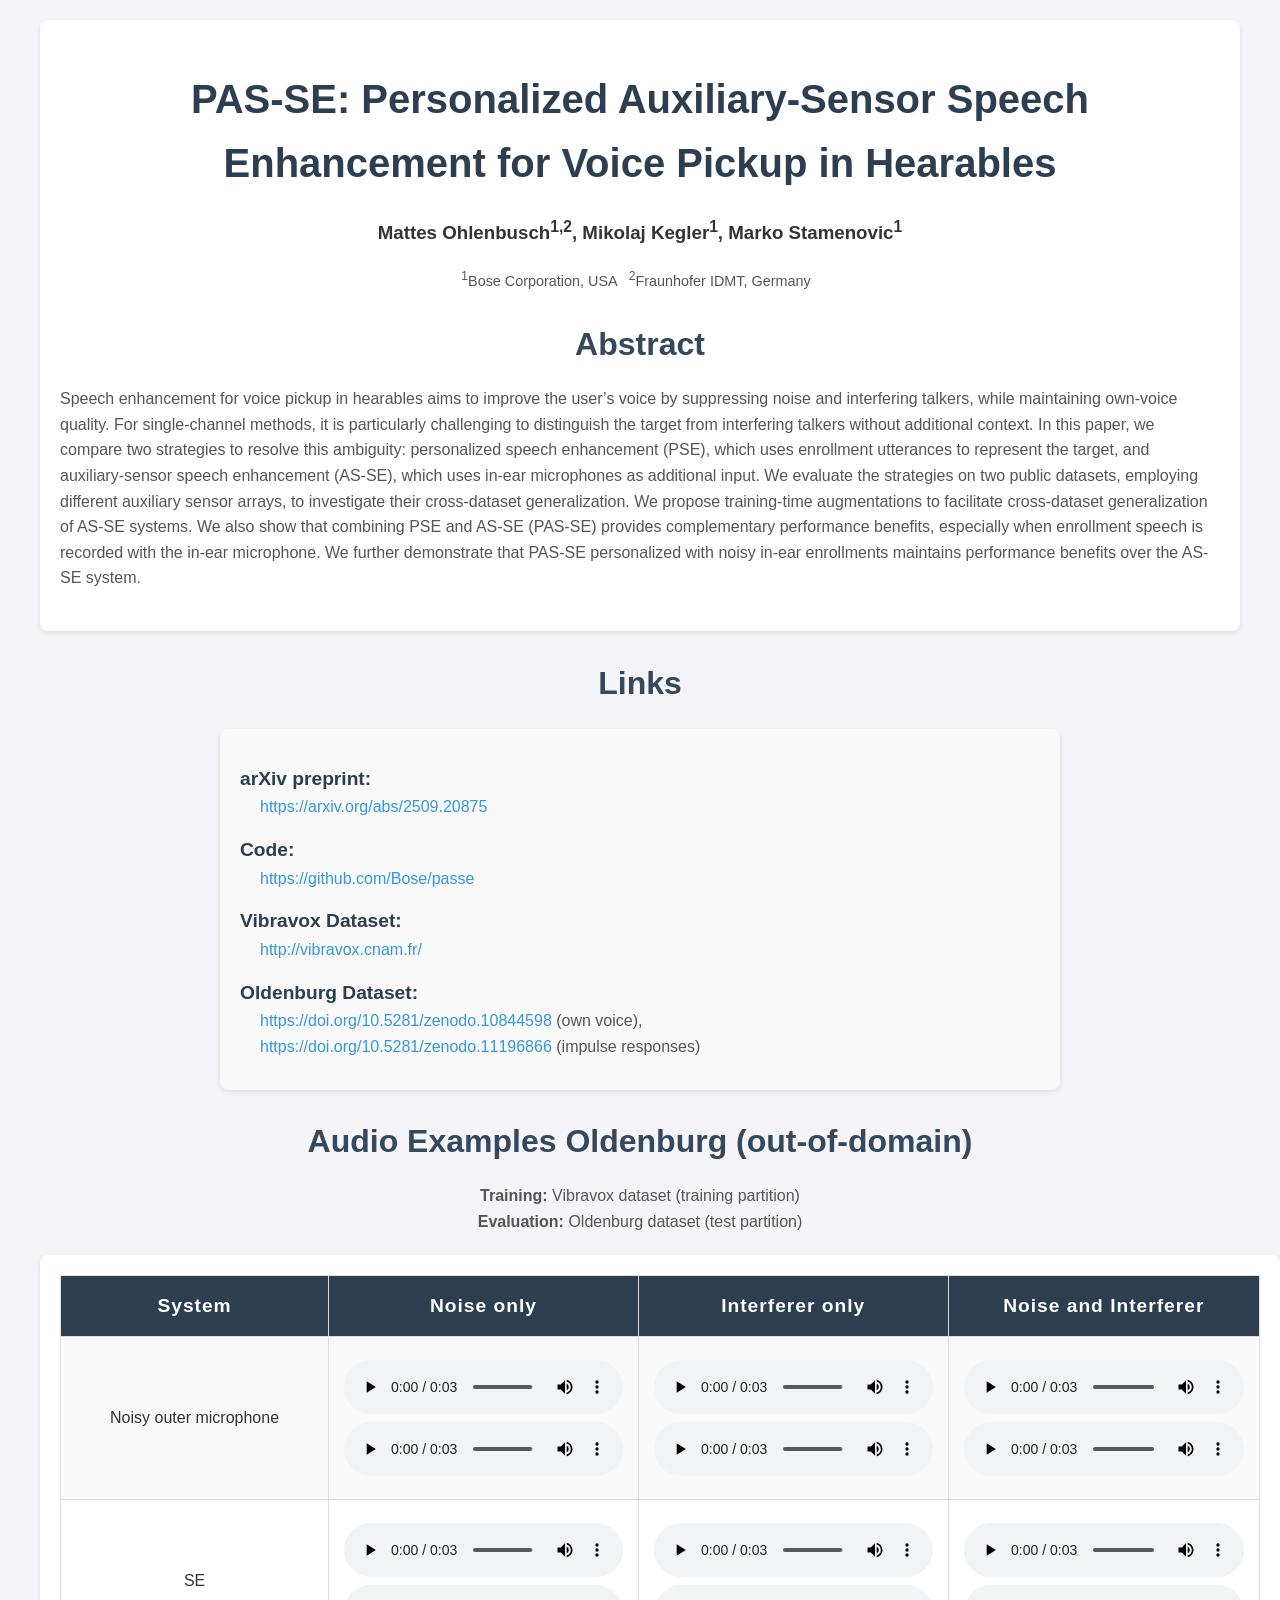
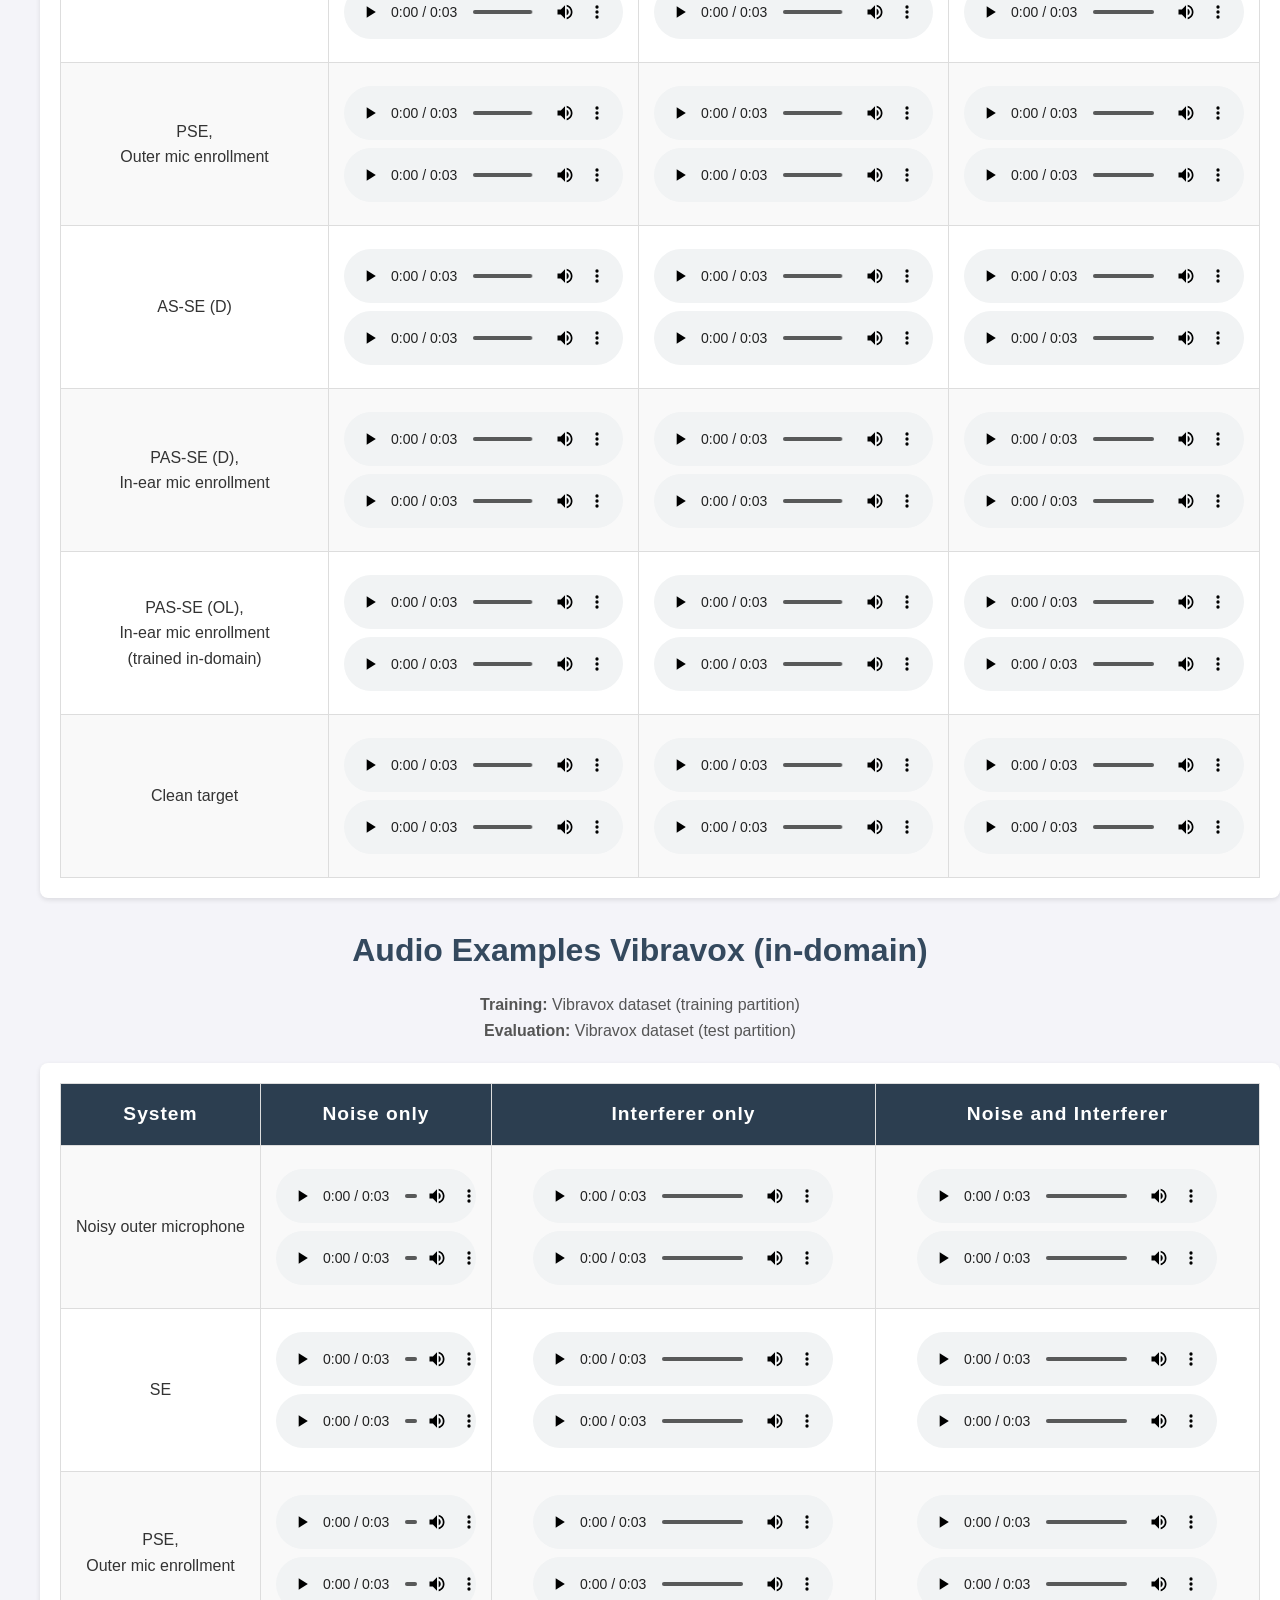
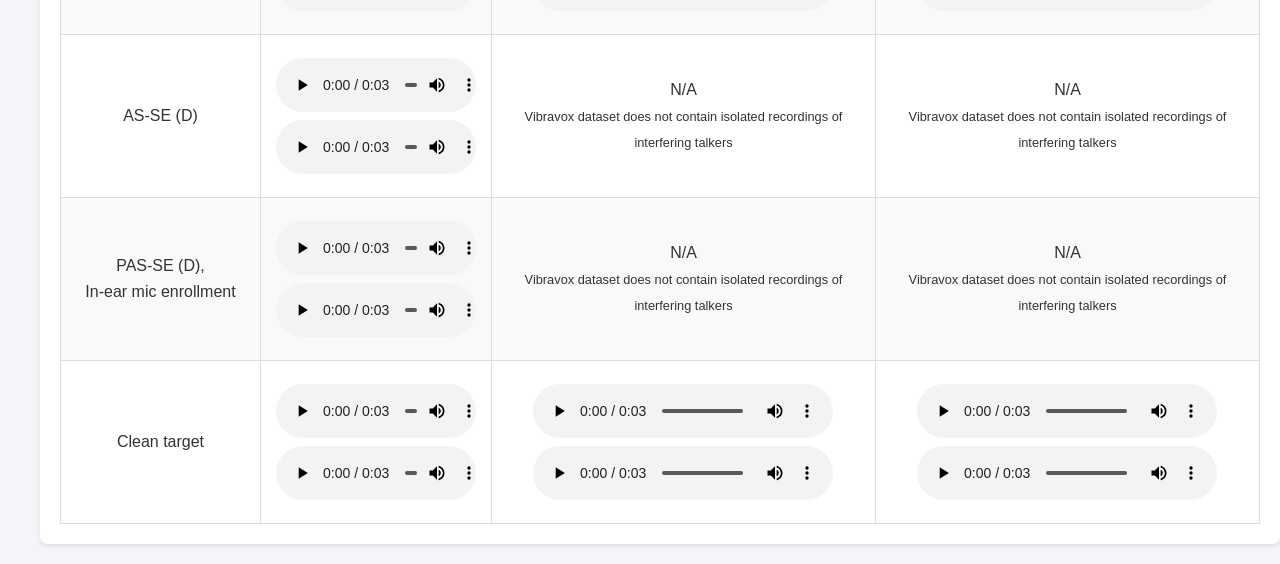
==== commit 1f8d8144: "Update index.html" ====
--- a/docs/index.html
+++ b/docs/index.html
@@ -38,8 +38,8 @@
 	<dt>arXiv preprint:</dt> 
 	<dd><a href="https://arxiv.org/abs/2509.20875" target="_blank">https://arxiv.org/abs/2509.20875</a></dd>
 	<dt>Code:</dt>
-	<!-- <dd><a href="https://github.com/Bose/passe" target="_blank">https://github.com/Bose/passe</a></dd> -->
-	<dd>Source code for model training and evaluation will be released after the paper publication.</dd>
+	<dd><a href="https://github.com/Bose/passe" target="_blank">https://github.com/Bose/passe</a></dd>
+	<!-- <dd>Source code for model training and evaluation will be released after the paper publication.</dd> -->
 	<dt>Vibravox Dataset:</dt> 
 	<dd><a href="http://vibravox.cnam.fr/" target="_blank">http://vibravox.cnam.fr/</a></dd>
 	<dt>Oldenburg Dataset:</dt> 
